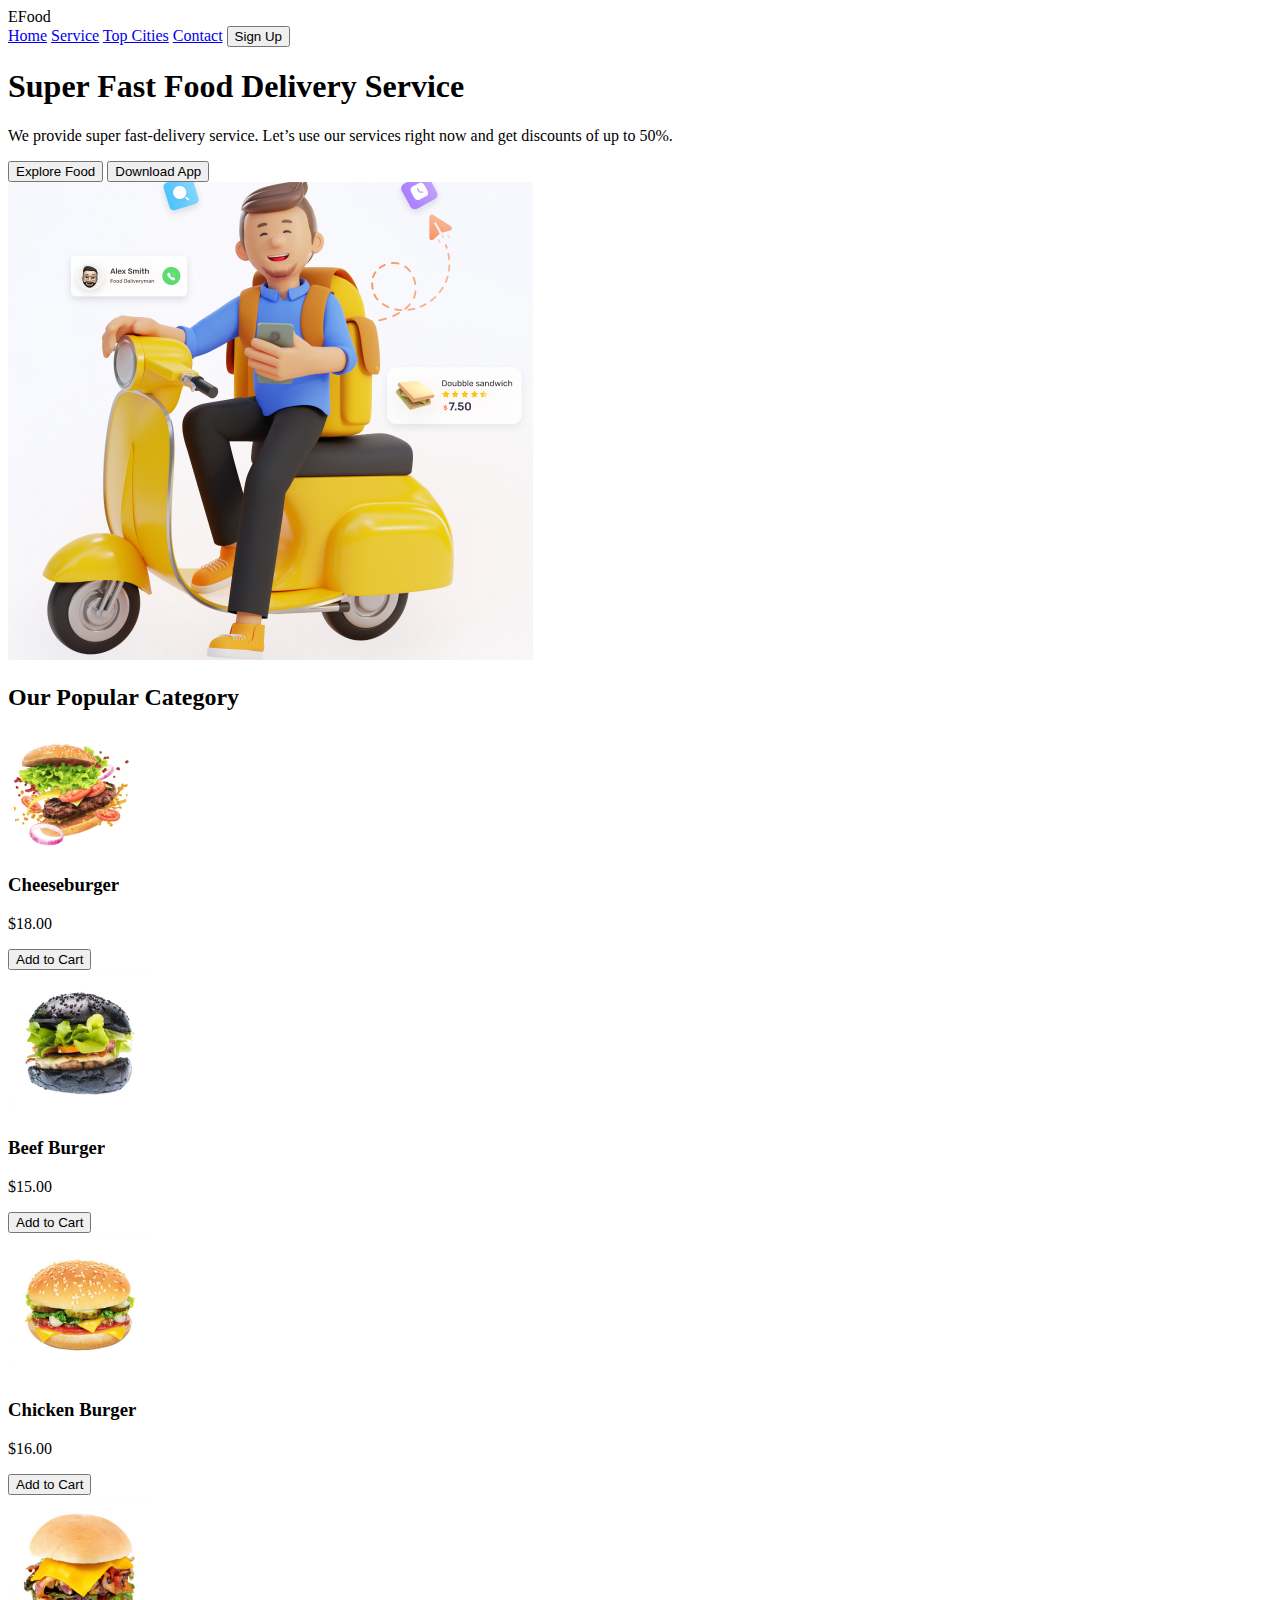
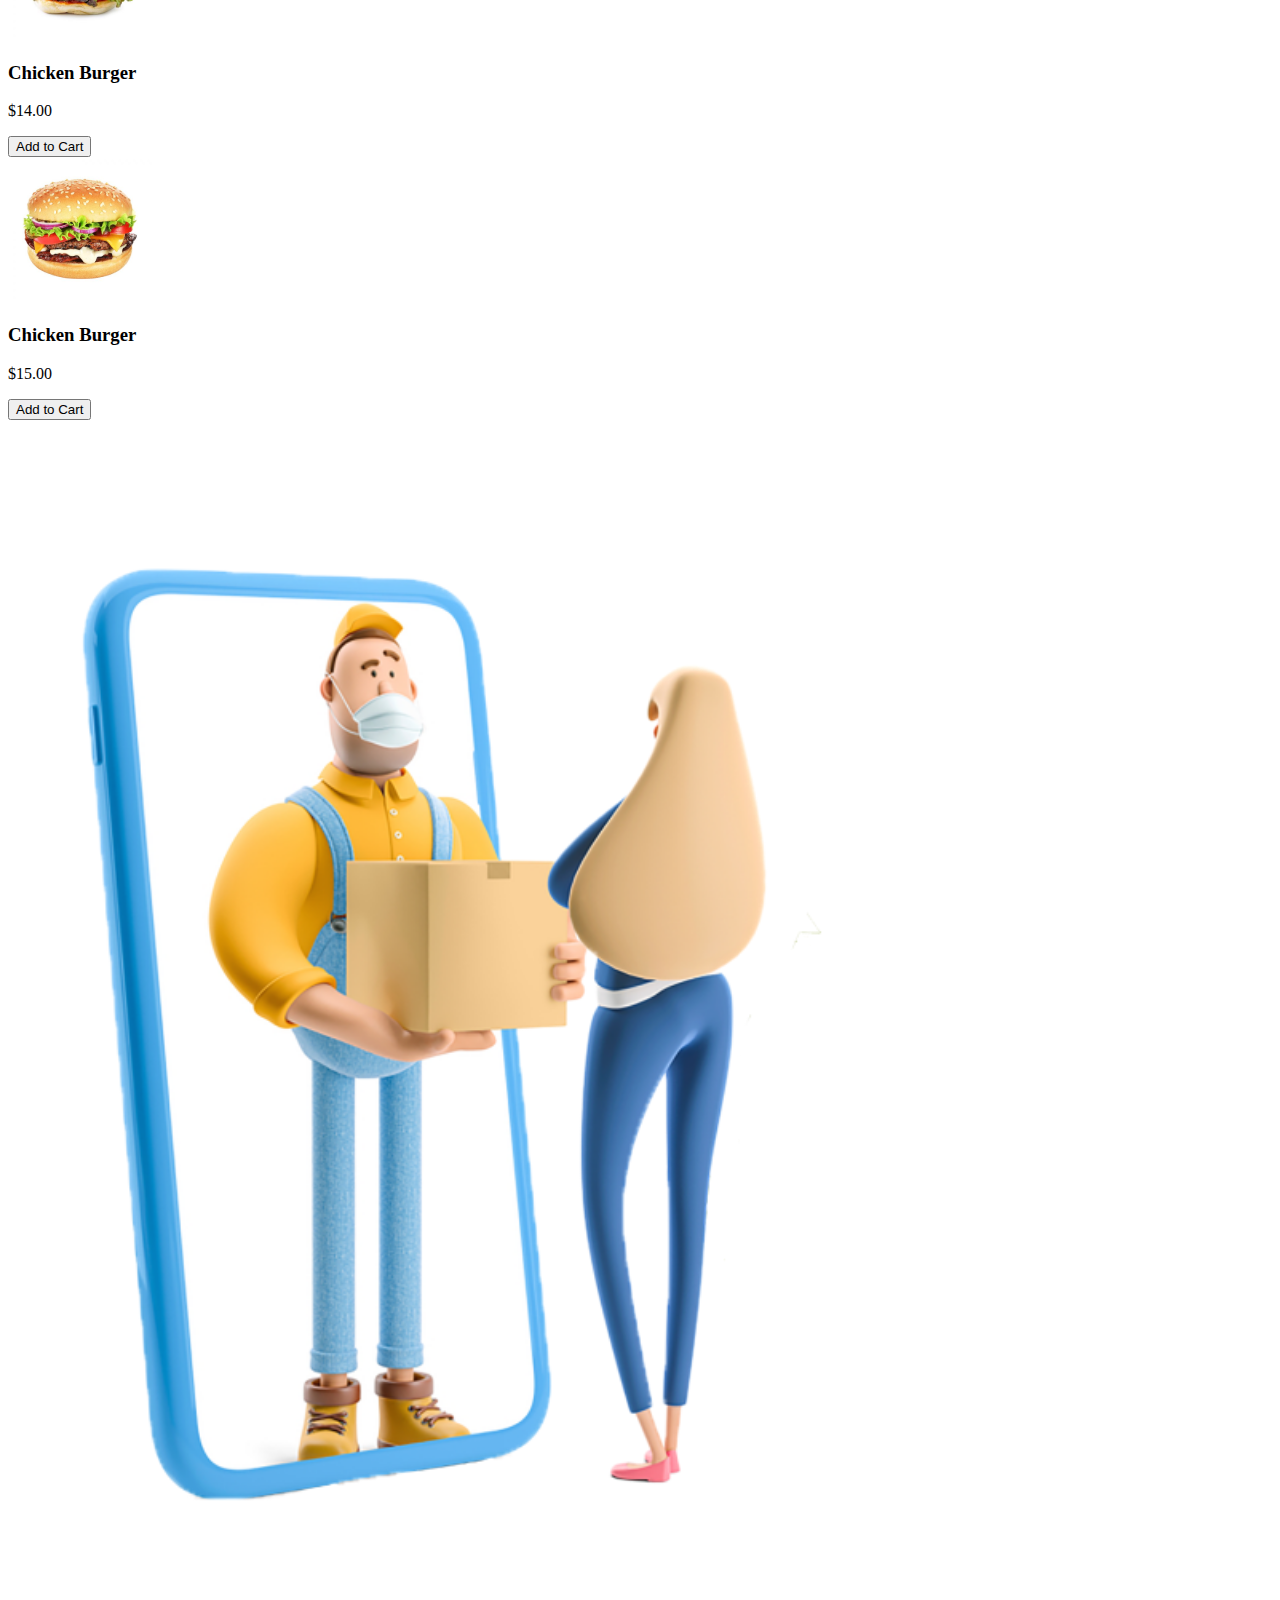
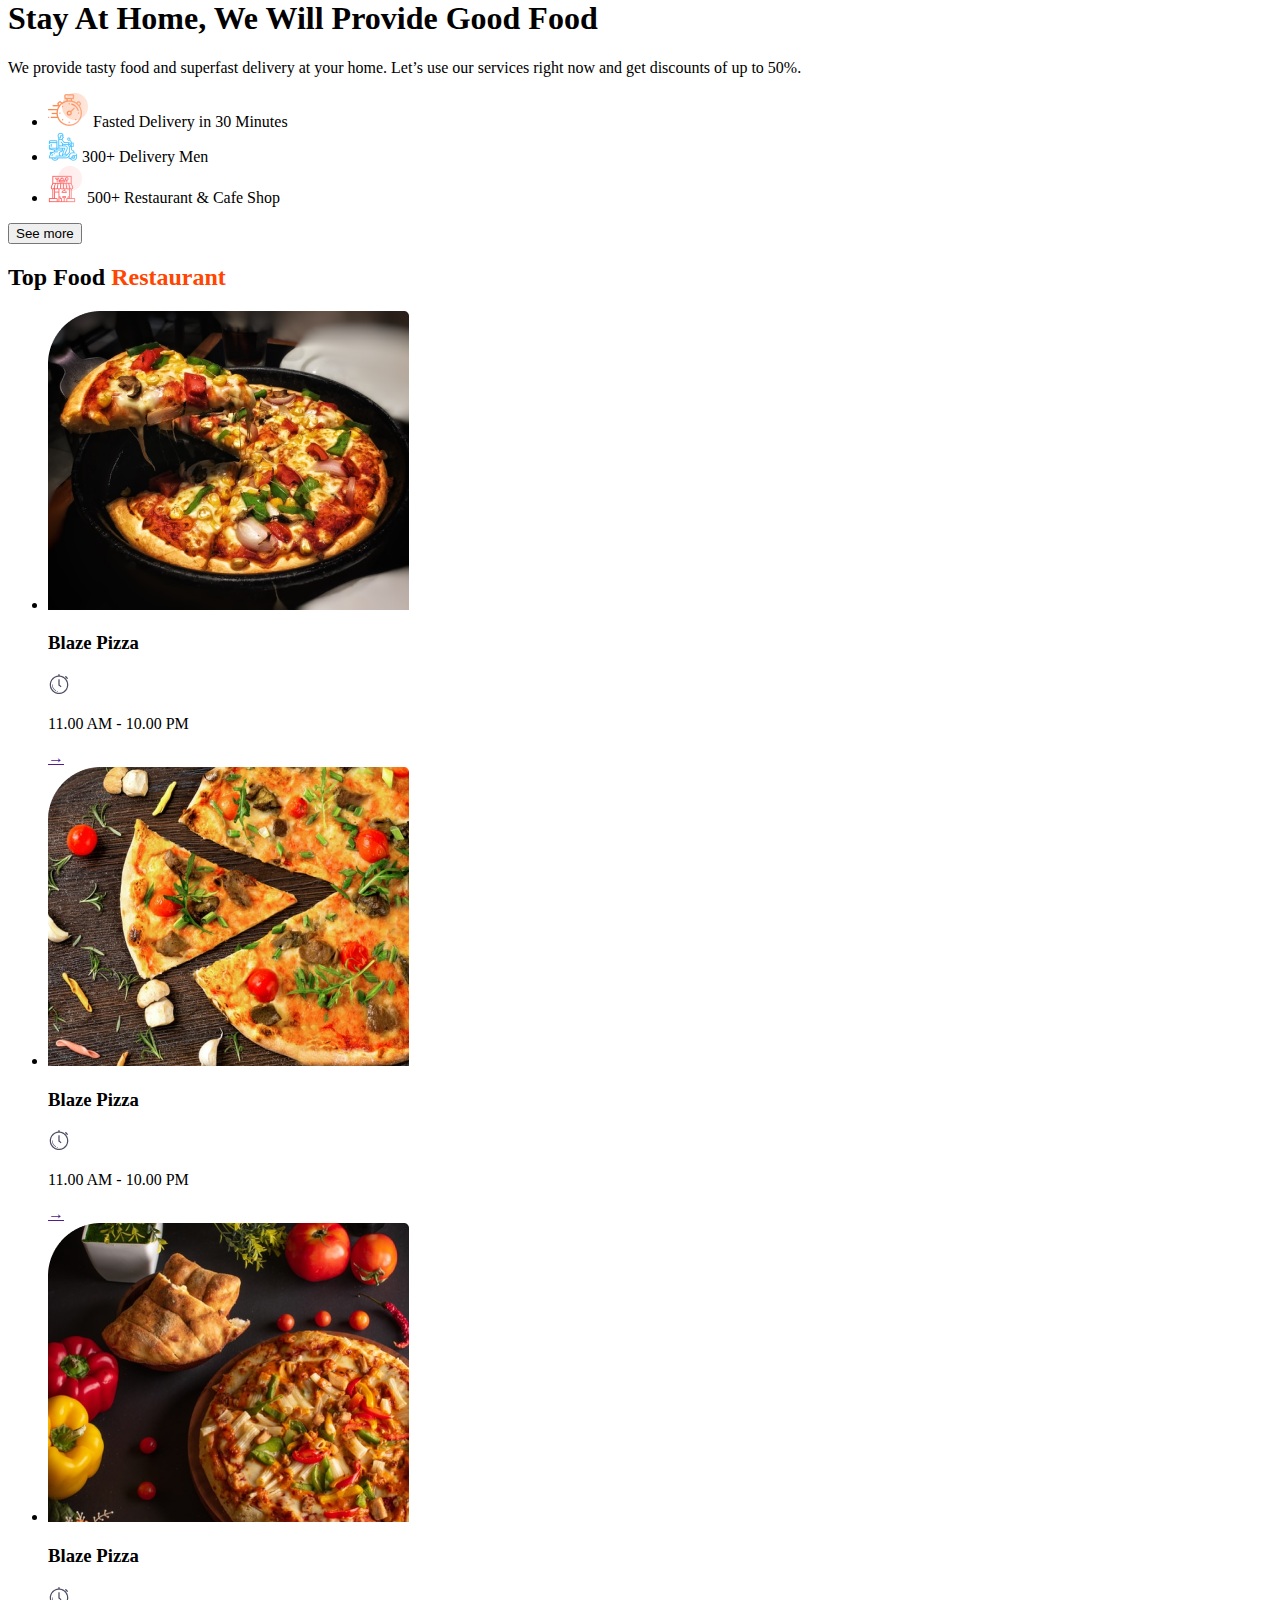
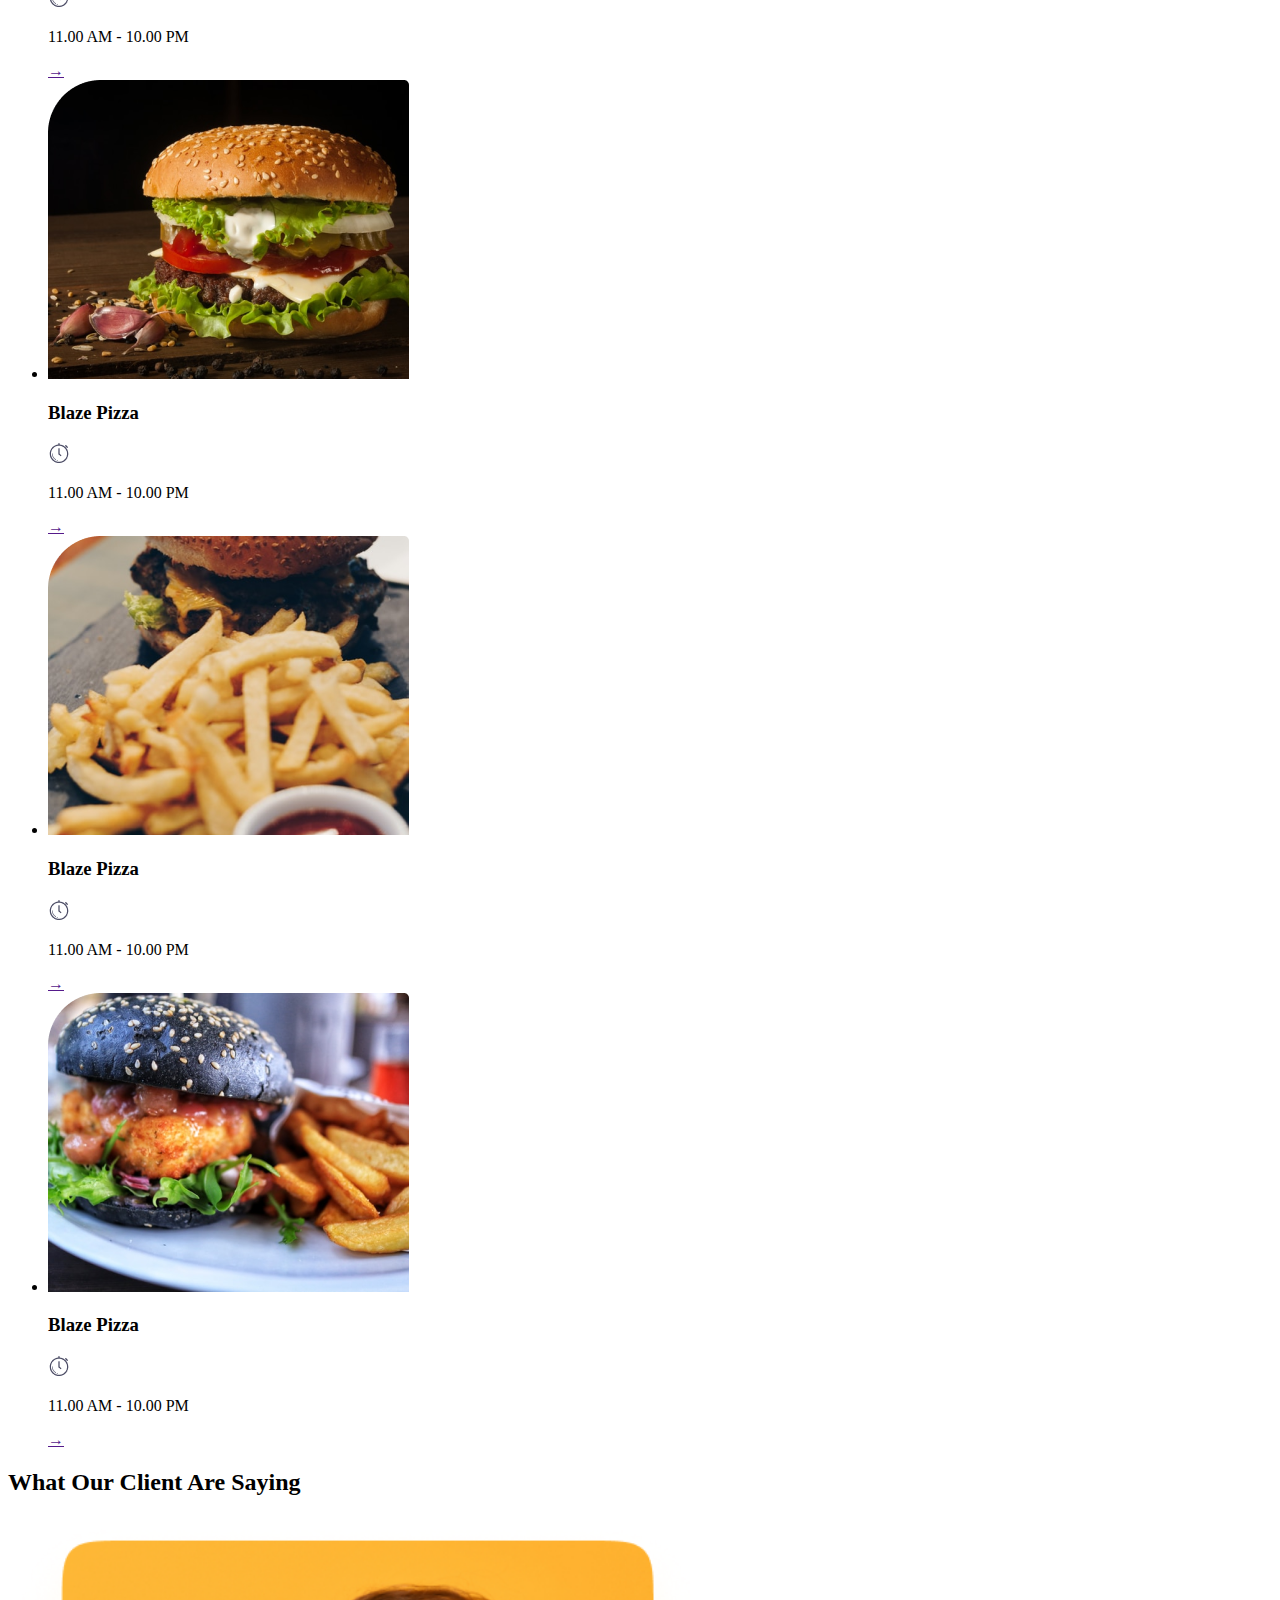
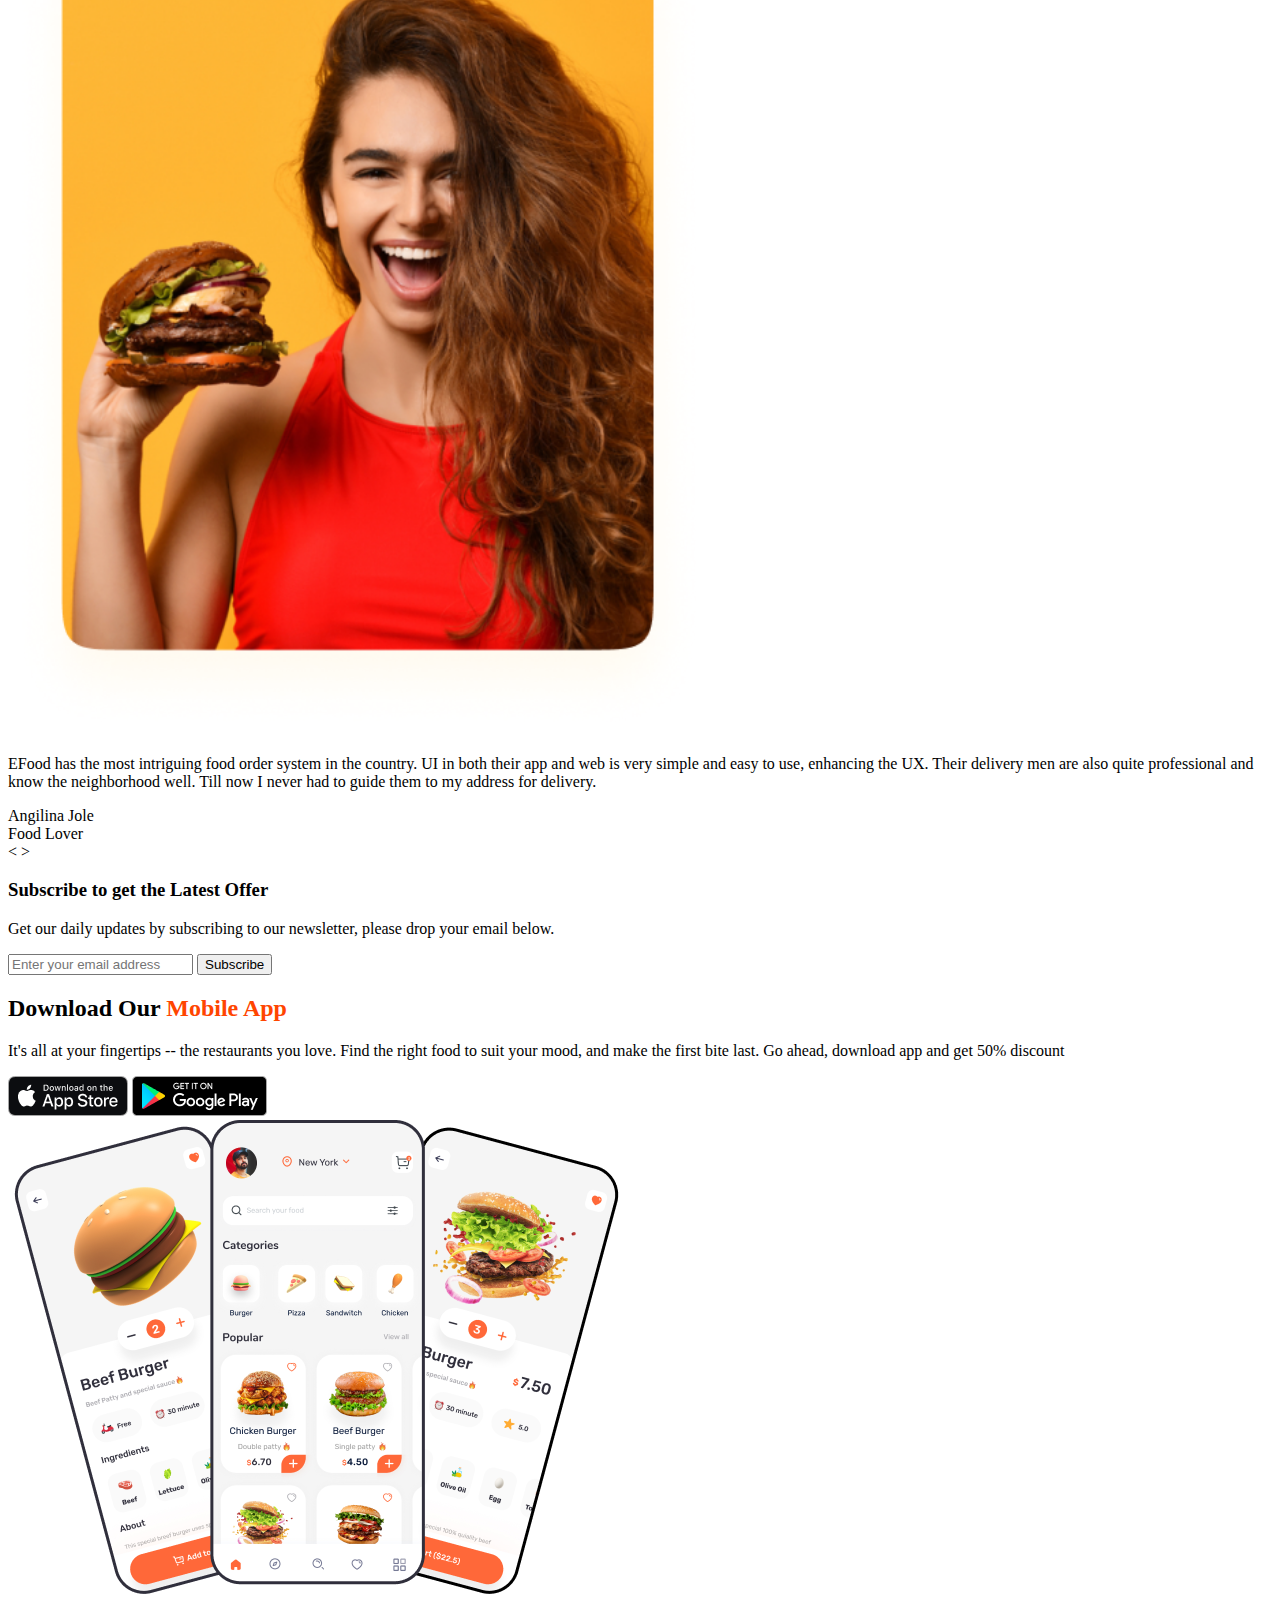
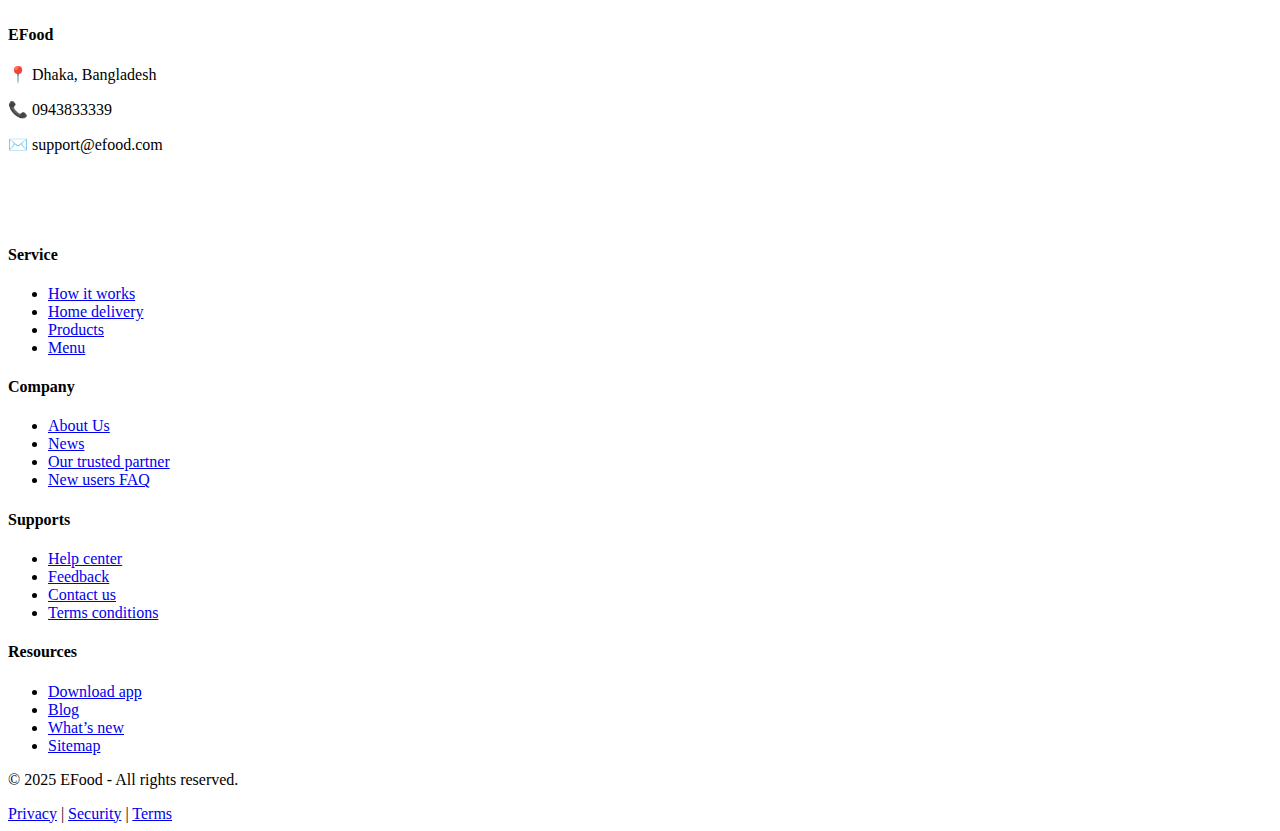
==== index.html @ 8cb528f3 "commit" ====
<!DOCTYPE html>
<html lang="en">
<head>
    <meta charset="UTF-8">
    <meta name="viewport" content="width=device-width, initial-scale=1.0">
    <title>E-Food Delivery</title>
    <link rel="stylesheet" href="style.cssc">
</head>
<body>
 
    <header>
        <div class="logo">EFood</div>
        <nav>
            <a href="#">Home</a>
            <a href="#">Service</a>
            <a href="#">Top Cities</a>
            <a href="#">Contact</a>
            <button class="sign-up">Sign Up</button>
        </nav>
    </header>

   
    <section class="hero">
        <div class="hero-content">
            <h1>Super Fast <span class="highlight">Food</span> Delivery Service</h1>
            <p>We provide super fast-delivery service. Let’s use our services right now and get discounts of up to 50%.</p>
            <div class="cta-buttons">
                <button class="explore-btn">Explore Food</button>
                <button class="download-btn">Download App</button>
            </div>
        </div>
        <div class="hero-image">
            <img src="image.png" alt="Delivery Guy">
        </div>
    </section>

 
    <section class="category-section">
        <h2>Our Popular <span class="highlight">Category</span></h2>
        <div class="category-list">
            <div class="category-item">
                <img src="Burger.png" alt="Burger">
                <h3>Cheeseburger</h3>
                <p class="price">$18.00</p>
                <button class="add-to-cart">Add to Cart</button>
            </div>
            <div class="category-item">
                <img src="xc.png" alt="Beef Burger">
                <h3>Beef Burger</h3>
                <p class="price">$15.00</p>
                <button class="add-to-cart">Add to Cart</button>
            </div>
            <div class="category-item">
                <img src="kro.png" alt="Royel Cheeseburger">
                <h3>Chicken Burger</h3>
                <p class="price">$16.00</p>
                <button class="add-to-cart">Add to Cart</button>
            </div>
            <div class="category-item">
                <img src="as.png" alt="Black Gambugrer ">
                <h3>Chicken Burger</h3>
                <p class="price">$14.00</p>
                <button class="add-to-cart">Add to Cart</button>
            </div>
            <div class="category-item">
                <img src="fsd.png" alt="Chicken Burger">
                <h3>Chicken Burger</h3>
                <p class="price">$15.00</p>
                <button class="add-to-cart">Add to Cart</button>
                
            </div>
        </div>
    </section>
    <section class="food-delivery">
        <div class="container">
            <div class="image">
                <img src="food delivery 4 (1).png" alt="Delivery guy" class="delivery-image" width="1000px">
            </div>
            <div class="content">
                <h1><span class="highlight">Stay</span> At Home, We Will Provide <span class="highlight">Good Food</span></h1>
                <p>We provide tasty food and superfast delivery at your home. Let’s use our services right now and get discounts of up to 50%.</p>
                <ul>
                    <li><span><img src="Timer icon.png" alt=""></span> Fasted Delivery in 30 Minutes</li>
                    <li><span><img src="Delivery icon.png" alt=""></span> 300+ Delivery Men</li>
                    <li><span><img src="Resturent icon.png" alt=""></span> 500+ Restaurant & Cafe Shop</li>
                </ul>
                <button class="cta-button">See more</button>
            </div>
        </div>
    </section>
    <div class="top-foods">
        <div class="container">
            <div class="top-foods__inner">
                <h2 class="top-foods-title">Top Food <span style="color: orangered;">Restaurant</span></h2>
        <ul class="top-foods-list">
            <li class="top-foods-list__item">
                <div class="top-foods-list__item-top">
                    <img src="Rectangle 53.png" alt="" class="top-foods-list__item-top-img">
                </div>
                <div class="top-foods-list__item-bottom">
                    <h3 class="top-foods-list__item-bottom-title">Blaze Pizza</h3>
                    <div class="top-foods-list__item-bottom-bottom">
                        <img src="timer 1.png" alt="" class="top-foods-list__item-bottom-bottom-img">
                        <p class="top-foods-list__item-bottom-bottom-text">11.00 AM - 10.00 PM</p>
                    <a href="" class="top-foods-list__item-bottom-bottom-link">→</a>
                    </div>
                </div>
        
            </li>
            <li class="top-foods-list__item">
                <div class="top-foods-list__item-top">
                    <img src="Rectangle 53 (1).png" alt="" class="top-foods-list__item-top-img">
                </div>
                <div class="top-foods-list__item-bottom">
                    <h3 class="top-foods-list__item-bottom-title">Blaze Pizza</h3>
                    <div class="top-foods-list__item-bottom-bottom">
                        <img src="timer 1.png" alt="" class="top-foods-list__item-bottom-bottom-img">
                        <p class="top-foods-list__item-bottom-bottom-text">11.00 AM - 10.00 PM</p>
                    <a href="" class="top-foods-list__item-bottom-bottom-link">→</a>
                    </div>
                </div>
        
            </li>
            <li class="top-foods-list__item">
                <div class="top-foods-list__item-top">
                    <img src="Rectangle 53 (2).png" alt="" class="top-foods-list__item-top-img">
                </div>
                <div class="top-foods-list__item-bottom">
                    <h3 class="top-foods-list__item-bottom-title">Blaze Pizza</h3>
                    <div class="top-foods-list__item-bottom-bottom">
                        <img src="timer 1.png" alt="" class="top-foods-list__item-bottom-bottom-img">
                        <p class="top-foods-list__item-bottom-bottom-text">11.00 AM - 10.00 PM</p>
                    <a href="" class="top-foods-list__item-bottom-bottom-link">→</a>
                    </div>
                </div>
        
            </li>
            <li class="top-foods-list__item">
                <div class="top-foods-list__item-top">
                    <img src="Rectangle 53 (3).png" alt="" class="top-foods-list__item-top-img">
                </div>
                <div class="top-foods-list__item-bottom">
                    <h3 class="top-foods-list__item-bottom-title">Blaze Pizza</h3>
                    <div class="top-foods-list__item-bottom-bottom">
                        <img src="timer 1.png" alt="" class="top-foods-list__item-bottom-bottom-img">
                        <p class="top-foods-list__item-bottom-bottom-text">11.00 AM - 10.00 PM</p>
                    <a href="" class="top-foods-list__item-bottom-bottom-link">→</a>
                    </div>
                </div>
        
            </li>
            <li class="top-foods-list__item">
                <div class="top-foods-list__item-top">
                    <img src="Rectangle 53 (4).png" alt="" class="top-foods-list__item-top-img">
                </div>
                <div class="top-foods-list__item-bottom">
                    <h3 class="top-foods-list__item-bottom-title">Blaze Pizza</h3>
                    <div class="top-foods-list__item-bottom-bottom">
                        <img src="timer 1.png" alt="" class="top-foods-list__item-bottom-bottom-img">
                        <p class="top-foods-list__item-bottom-bottom-text">11.00 AM - 10.00 PM</p>
                    <a href="" class="top-foods-list__item-bottom-bottom-link">→</a>
                    </div>
                </div>
        
            </li>
            <li class="top-foods-list__item">
                <div class="top-foods-list__item-top">
                    <img src="Rectangle 53 (5).png" alt="" class="top-foods-list__item-top-img">
                </div>
                <div class="top-foods-list__item-bottom">
                    <h3 class="top-foods-list__item-bottom-title">Blaze Pizza</h3>
                    <div class="top-foods-list__item-bottom-bottom">
                        <img src="timer 1.png" alt="" class="top-foods-list__item-bottom-bottom-img">
                        <p class="top-foods-list__item-bottom-bottom-text">11.00 AM - 10.00 PM</p>
                    <a href="" class="top-foods-list__item-bottom-bottom-link">→</a>
                    </div>
                </div>
        
            </li>
        </ul>
    </style>

<section class="feedback-section">
    <h2>What Our Client Are <span>Saying</span></h2>
    <div class="feedback-card">
        <img src="Rectangle 8.png" alt="Client Photo" width="700">
        <div class="feedback-text">
            <p>
                EFood has the most intriguing food order system in the country. UI in both their app and web is very simple and easy to use, enhancing the UX. Their delivery men are also quite professional and know the neighborhood well. Till now I never had to guide them to my address for delivery.
            </p>
            <span>Angilina Jole<br>Food Lover</span>
        </div>
        <div class="arrows">
            <span>&lt;</span>
            <span>&gt;</span>
        </div>
    </div>
</section>

<section class="subscription-section">
    <h3>Subscribe to get the Latest Offer</h3>
    <p>Get our daily updates by subscribing to our newsletter, please drop your email below.</p>
    <form>
        <input type="email" placeholder="Enter your email address" required>
        <button type="submit">Subscribe</button>
    </form>
</section>

            </div>
        </div>
            </div>
            <div class="mobile">
        <div class="container">
            <div class="mobile-inner">
                <div class="mobile-left">
        <h2 class="mobile-left-title">Download  Our <span style="color: orangered;">Mobile App</span></h2>
        <p class="mobile-left-text">It's all at your fingertips -- the restaurants you love. Find the right food to suit your mood, and make the first bite last. Go ahead, download app and get 50% discount
        
        </p>
        <div class="mobile-left-bottom">
            <a href="" class="mobile-left-bottom-link"><img src="Store=App Store, Style=Black.png" alt="" class="mobile-left-bottom-link-img"></a>
            <a href="" class="mobile-left-bottom-link"><img src="Store=Google Play, Style=Black.png" alt="" class="mobile-left-bottom-link-img"></a>
        
        </div>
                </div>
                <div class="mobile-right">
        <img src="Group 178.png" alt="" class="mobile-right-img">
                </div>
            </div>
        </div>
            </div>
            <footer class="footer">
                <div class="footer-container">
                    <div class="footer-section">
                        <h4>EFood</h4>
                        <div class="footer-contact">
                            <p>📍 Dhaka, Bangladesh</p>
                            <p>📞 0943833339</p>
                            <p>✉️ support@efood.com</p>
                        </div> <br><br>
                        <div class="social-icons">
                            <a href="#" title="Facebook"><img src="./ic-facebook.svg" alt=""></a>
                            <a href="#" title="Twitter"><img src="./ic-twitter.svg" alt=""></a>
                            <a href="#" title="Instagram"><img src="./ic-instagram.svg" alt=""></a>
                            <a href="#" title="Pinterest"><img src="./ic-pinterset.svg" alt=""></a>
                        </div>
                    </div>
        
                    <div class="footer-section">
                        <h4>Service</h4>
                        <ul>
                            <li><a href="#">How it works</a></li>
                            <li><a href="#">Home delivery</a></li>
                            <li><a href="#">Products</a></li>
                            <li><a href="#">Menu</a></li>
                        </ul>
                    </div>
        
                    <div class="footer-section">
                        <h4>Company</h4>
                        <ul>
                            <li><a href="#">About Us</a></li>
                            <li><a href="#">News</a></li>
                            <li><a href="#">Our trusted partner</a></li>
                            <li><a href="#">New users FAQ</a></li>
                        </ul>
                    </div>
        
                    <div class="footer-section">
                        <h4>Supports</h4>
                        <ul>
                            <li><a href="#">Help center</a></li>
                            <li><a href="#">Feedback</a></li>
                            <li><a href="#">Contact us</a></li>
                            <li><a href="#">Terms conditions</a></li>
                        </ul>
                    </div>
        
                    <div class="footer-section">
                        <h4>Resources</h4>
                        <ul>
                            <li><a href="#">Download app</a></li>
                            <li><a href="#">Blog</a></li>
                            <li><a href="#">What’s new</a></li>
                            <li><a href="#">Sitemap</a></li>
                        </ul>
                    </div>
                </div>
        
                <div class="footer-bottom">
                    <p>© 2025 EFood - All rights reserved.</p>
                    <a href="#">Privacy</a> |
                    <a href="#">Security</a> |
                    <a href="#">Terms</a>
                </div>
            </footer>
        
</body>
</html>
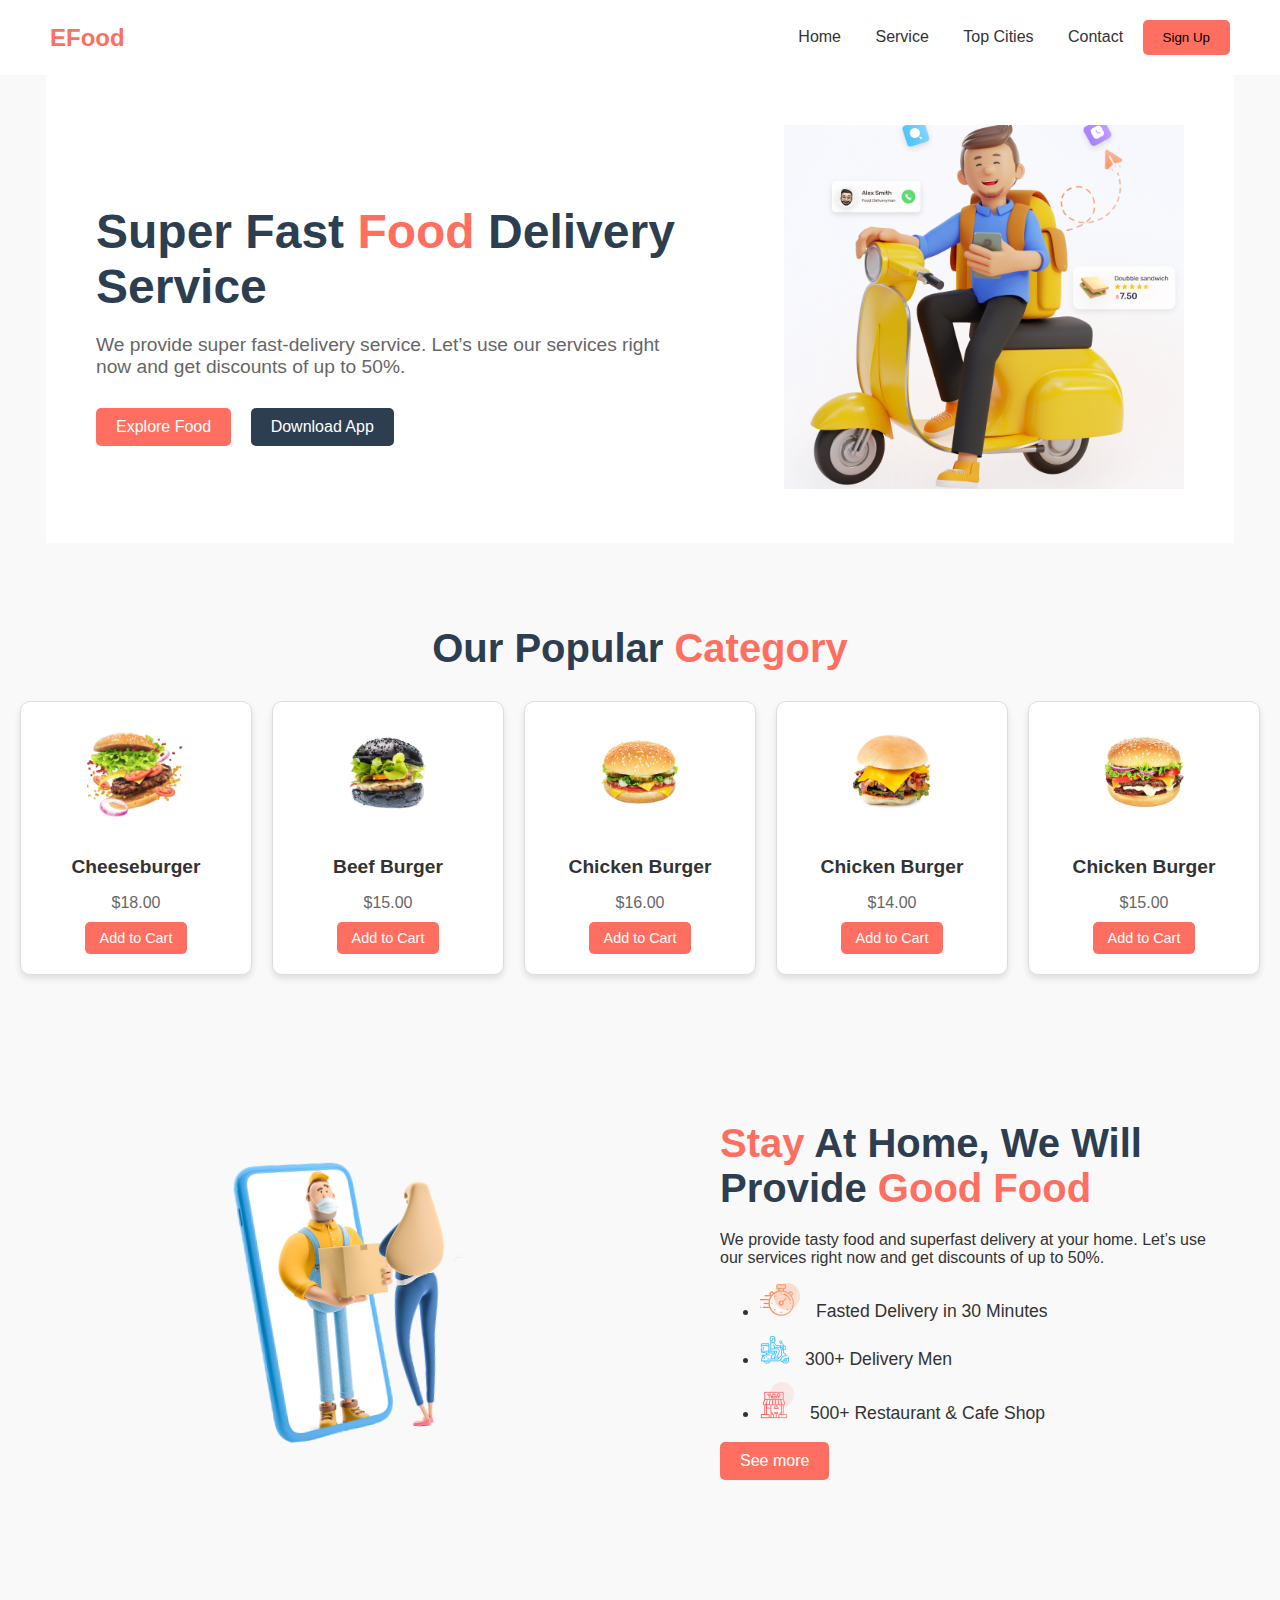
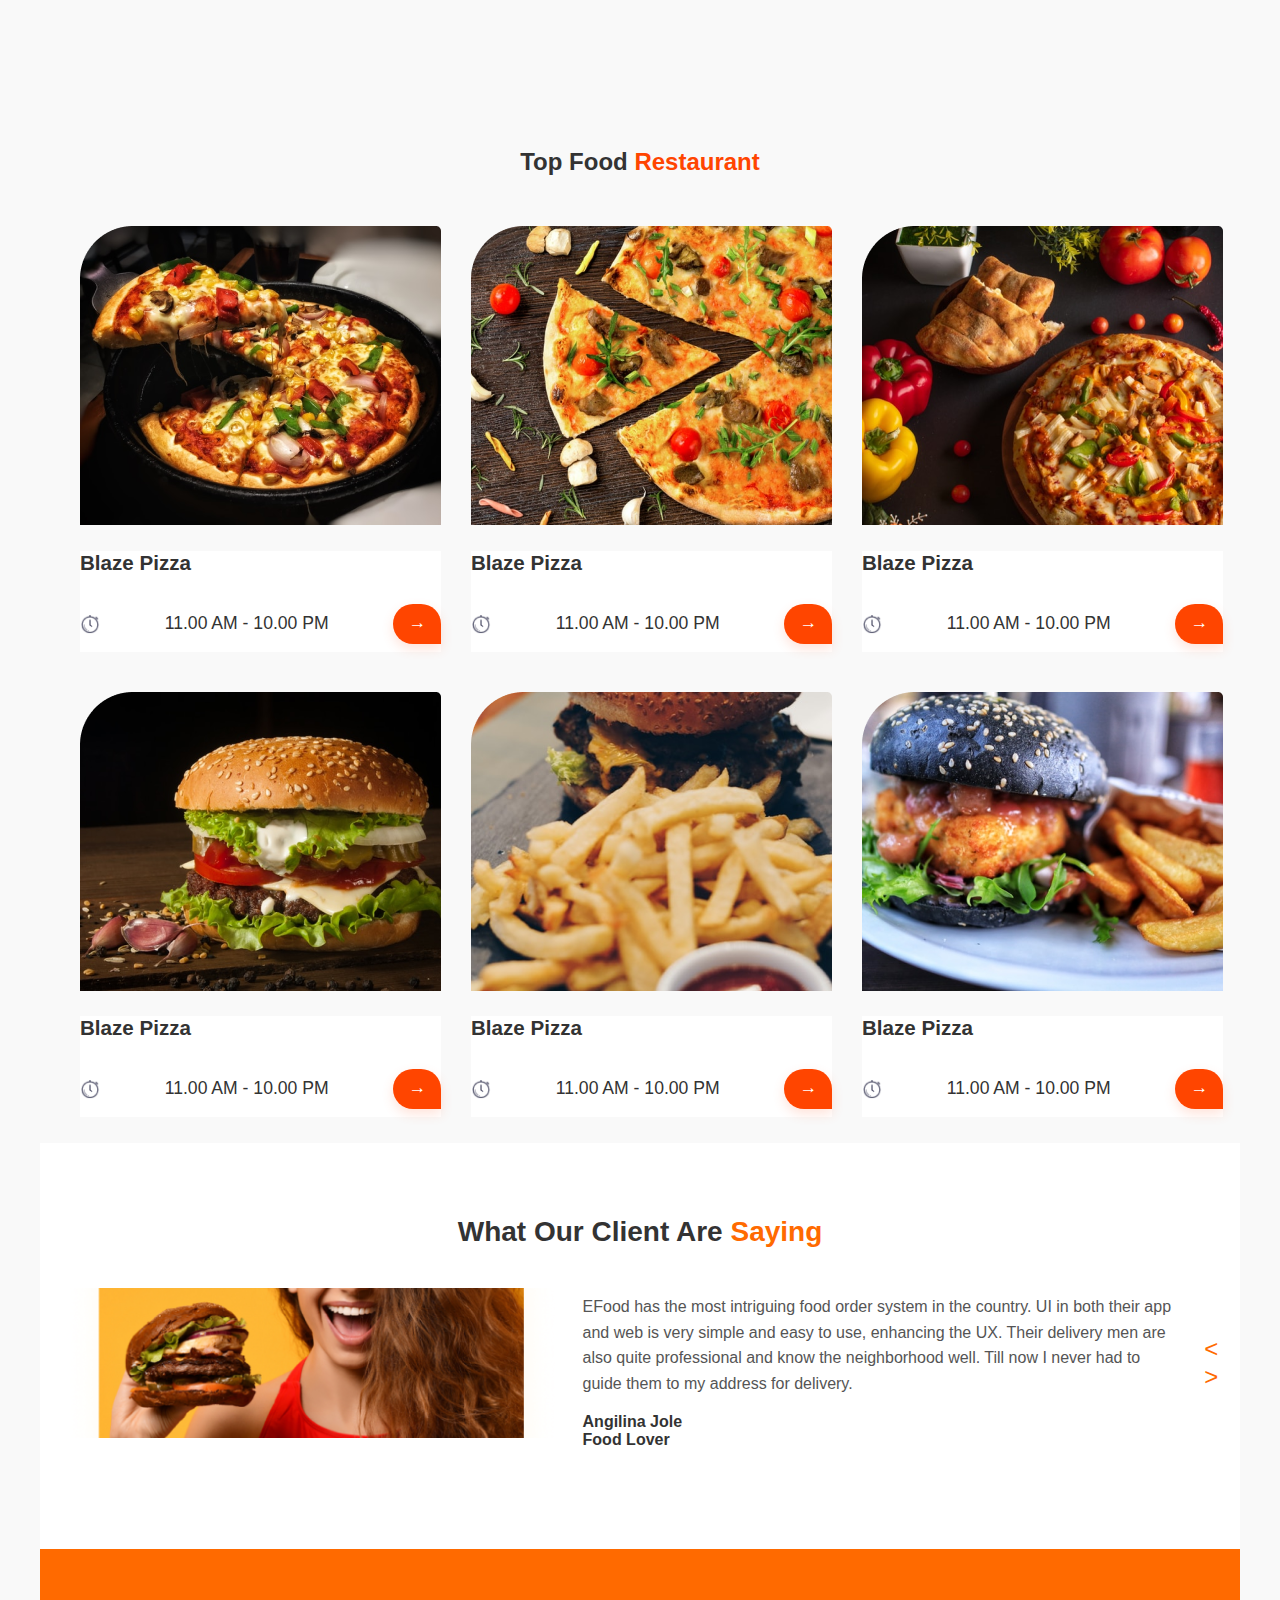
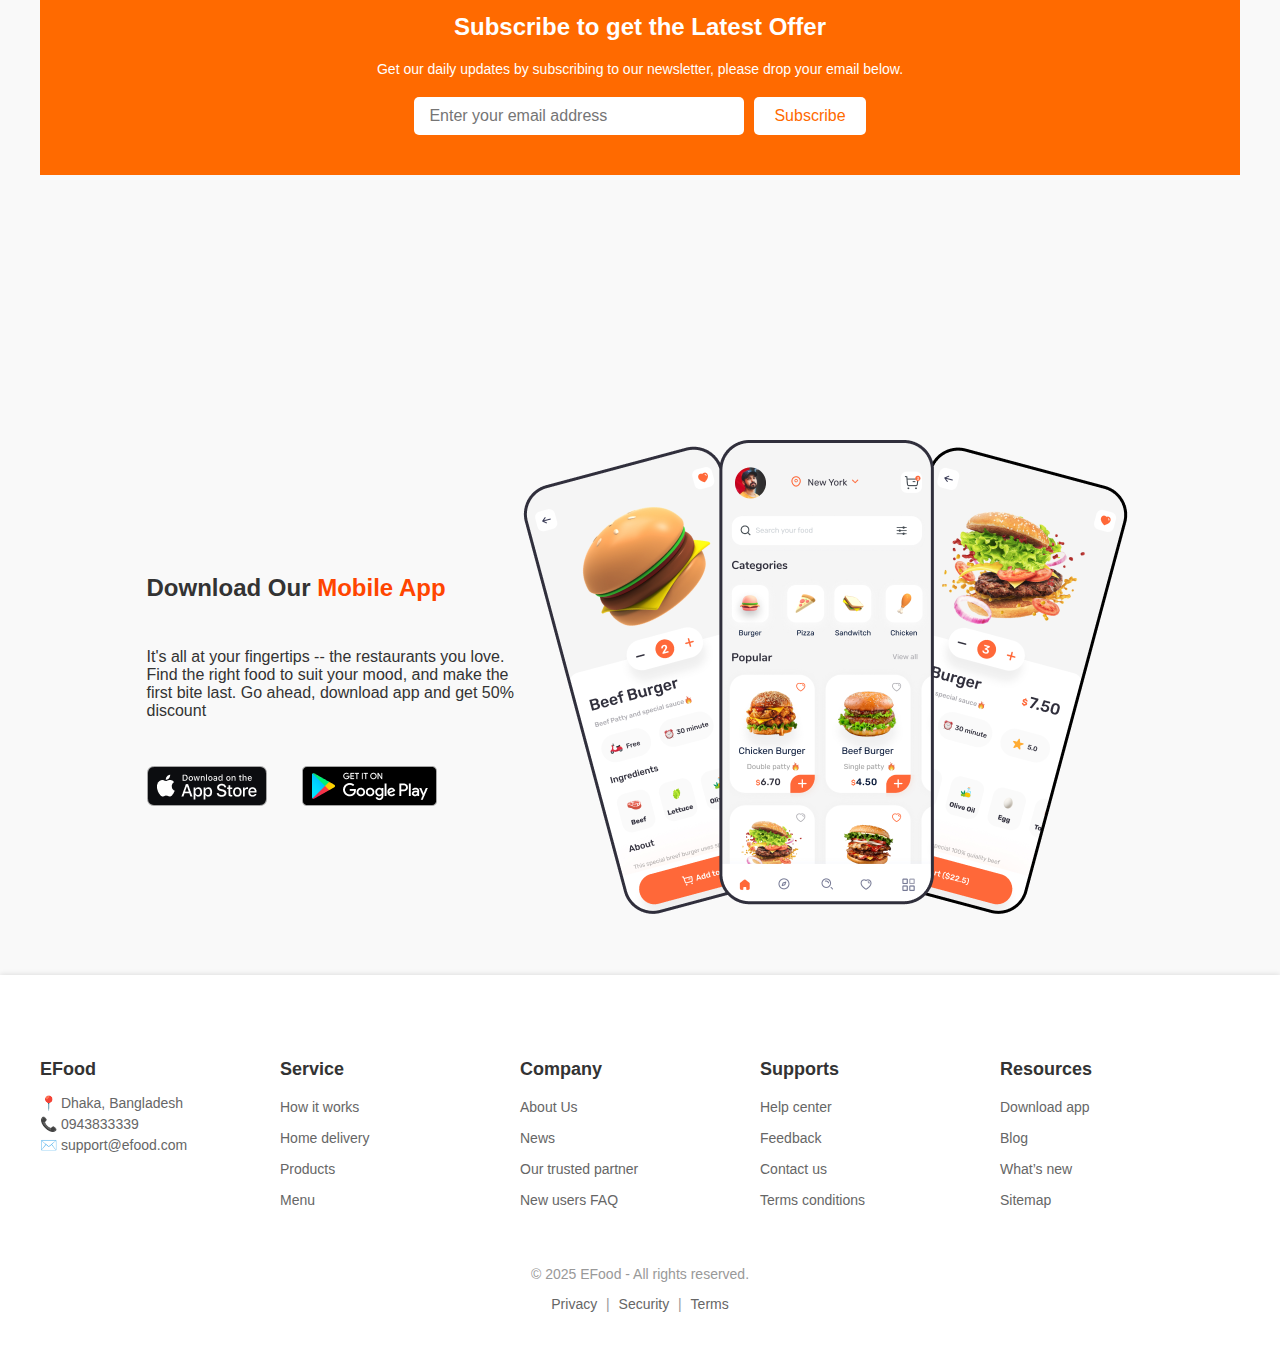
==== commit 5b490973: "commit" ====
--- a/index.html
+++ b/index.html
@@ -4,7 +4,7 @@
     <meta charset="UTF-8">
     <meta name="viewport" content="width=device-width, initial-scale=1.0">
     <title>E-Food Delivery</title>
-    <link rel="stylesheet" href="style.cssc">
+    <link rel="stylesheet" href="style.css">
 </head>
 <body>
  
--- a/style.css
+++ b/style.css
@@ -0,0 +1,485 @@
+
+body {
+    margin: 0;
+    padding: 0;
+    font-family: 'Arial', sans-serif;
+    background-color: #f9f9f9;
+    color: #333;
+}
+
+
+header {
+    display: flex;
+    justify-content: space-between;
+    align-items: center;
+    padding: 20px 50px;
+    background-color: #fff;
+}
+
+.logo {
+    font-size: 24px;
+    font-weight: bold;
+    color: #ff6f61;
+}
+
+nav a {
+    margin: 0 15px;
+    text-decoration: none;
+    color: #333;
+    font-size: 16px;
+}
+
+.sign-up {
+    background-color: #ff6f61;
+    border: none;
+    padding: 10px 20px;
+    border-radius: 5px;
+    cursor: pointer;
+}
+
+
+.hero {
+    display: flex;
+    justify-content: space-between;
+    align-items: center;
+    padding: 50px;
+    background: #fff;
+    width: 85%;
+    margin: 0 auto;
+}
+
+.hero-content {
+    max-width: 600px;
+}
+
+.hero-content h1 {
+    font-size: 3em;
+    color: #2c3e50;
+    margin-bottom: 20px;
+}
+
+.highlight {
+    color: #ff6f61;
+}
+
+.hero-content p {
+    font-size: 1.2em;
+    margin-bottom: 30px;
+    color: #666;
+}
+
+.cta-buttons button {
+    margin-right: 15px;
+    padding: 10px 20px;
+    border: none;
+    font-size: 1em;
+    border-radius: 5px;
+    cursor: pointer;
+    transition: background-color 0.3s;
+}
+
+.explore-btn {
+    background-color: #ff6f61;
+    color: #fff;
+}
+
+.download-btn {
+    background-color: #2c3e50;
+    color: #fff;
+}
+
+.hero-image img {
+    width: 400px;
+    height: auto;
+}
+
+.category-section {
+    text-align: center;
+    padding: 50px 20px;
+    background-color: #f9f9f9;
+}
+
+.category-section h2 {
+    font-size: 2.5em;
+    margin-bottom: 30px;
+    color: #2c3e50;
+}
+
+.category-list {
+    display: flex;
+    justify-content: center;
+    gap: 20px;
+}
+
+.category-item {
+    background-color: #fff;
+    border: 1px solid #ddd;
+    border-radius: 10px;
+    padding: 20px;
+    width: 200px;
+    text-align: center;
+    box-shadow: 0 4px 6px rgba(0, 0, 0, 0.1);
+    transition: transform 0.3s;
+}
+
+.category-item:hover {
+    transform: translateY(-10px);
+}
+
+.category-item img {
+    width: 100px;
+    height: 100px;
+    object-fit: cover;
+    margin-bottom: 10px;
+}
+
+.category-item h3 {
+    font-size: 1.2em;
+    margin-bottom: 10px;
+    color: #333;
+}
+
+.category-item .price {
+    font-size: 1em;
+    color: #666;
+    margin-bottom: 10px;
+}
+
+.add-to-cart {
+    background-color: #ff6f61;
+    color: #fff;
+    border: none;
+    padding: 8px 15px;
+    font-size: 0.9em;
+    border-radius: 5px;
+    cursor: pointer;
+    transition: background-color 0.3s;
+}
+
+.add-to-cart:hover {
+    background-color: #e55b50;
+}
+.highlight {
+    color: #ff6f61;
+}
+.image {
+    flex: 1;
+    text-align: center;
+}
+.delivery-image {
+    width: 300px;
+    height: auto;
+    transform: rotate(-5deg);
+}
+.content {
+    flex: 1;
+    max-width: 500px;
+    padding: 20px;
+}
+.content h1 {
+    font-size: 2.5em;
+    color: #2c3e50;
+    margin-bottom: 20px;
+}
+.container {
+    display: flex;
+    justify-content: center;
+    align-items: center;
+    padding: 50px;
+    max-width: 1200px;
+    margin: 0 auto;
+    flex-wrap: wrap;
+}
+.cta-button:hover {
+    background-color: #e55b50;
+}
+.cta-button {
+    background-color: #ff6f61;
+    color: #fff;
+    border: none;
+    padding: 10px 20px;
+    font-size: 1em;
+    border-radius: 5px;
+    cursor: pointer;
+    transition: background-color 0.3s;
+}
+ul li {
+    font-size: 1.1em;
+    margin-bottom: 10px;
+   
+}
+
+ul li span {
+    font-size: 1.5em;
+    margin-right: 10px;
+}
+
+.top-foods-title {
+    text-align: center;
+}
+.top-foods-list {
+    margin-top: 50px;
+    gap: 30px;
+    list-style: none;
+    display: flex;
+    flex-wrap: wrap;
+}
+
+.top-foods-list__item-bottom {
+    background-color: white;
+   
+
+}
+
+
+.top-foods-list__item-bottom-bottom {
+    align-items: center;
+    display: flex;
+    justify-content: space-between;
+}
+.top-foods-list__item-bottom-bottom-img {
+    height: 20px;
+}
+
+
+
+.top-foods-list__item-bottom-bottom-link {
+    background-color: orangered;
+
+    padding: 8px 15px 11px 15px;
+    box-shadow: 0px 5px 12px 0px #FF683830;
+text-decoration: none;
+color: white;
+border-top-left-radius:20px ;
+border-top-right-radius: 20px;
+border-bottom-left-radius: 20px;
+}
+.mobile {
+    margin-top: 165px;
+}
+.mobile-inner {
+    align-items: center;
+    display: flex;
+    justify-content: space-around;
+}
+
+.mobile-left-title {
+    margin-bottom: 30px;
+}
+.mobile-left-text {
+    width: 370px;
+    display: inline-block;
+}
+.mobile-left-bottom {
+    margin-top: 30px;
+display: flex;
+gap: 35px;
+}
+.top-foods {
+    margin-top: 128px;
+    display: flex;
+}
+.container {
+    width: 1280px;
+    padding-left: 20px;
+    padding-right: 20px;
+    margin-left: auto;
+    margin-right: auto;
+    display: flex;
+}
+.footer {
+    background-color: #ffffff;
+    padding: 40px 20px;
+    box-shadow: 0 -1px 5px rgba(0, 0, 0, 0.1);
+}
+
+.footer-container {
+    max-width: 1200px;
+    margin: 0 auto;
+    display: flex;
+    justify-content: space-between;
+    flex-wrap: wrap;
+}
+
+.footer-section {
+    margin: 20px 0;
+    flex: 1 1 200px;
+}
+
+.footer-section h4 {
+    margin-bottom: 15px;
+    font-size: 18px;
+    color: #333;
+}
+
+.footer-section ul {
+    list-style: none;
+    padding: 0;
+}
+
+.footer-section ul li {
+    margin-bottom: 10px;
+}
+
+.footer-section ul li a {
+    text-decoration: none;
+    color: #666;
+    font-size: 14px;
+    transition: color 0.3s;
+}
+
+.footer-section ul li a:hover {
+    color: #e74c3c;
+}
+
+.footer-contact {
+    font-size: 14px;
+    color: #666;
+}
+
+.footer-contact p {
+    margin: 5px 0;
+}
+
+.social-icons {
+    display: flex;
+    gap: 10px;
+    margin-top: 10px;
+}
+
+.social-icons a {
+    text-decoration: none;
+    color: #666;
+    font-size: 18px;
+    transition: color 0.3s;
+}
+
+.social-icons a:hover {
+    color: #e74c3c;
+}
+
+.footer-bottom {
+    text-align: center;
+    margin-top: 20px;
+    font-size: 14px;
+    color: #999;
+}
+
+.footer-bottom a {
+    color: #666;
+    text-decoration: none;
+    margin: 0 5px;
+    transition: color 0.3s;
+}
+
+.footer-bottom a:hover {
+    color: #e74c3c;
+}
+body {
+    font-family: Arial, sans-serif;
+    margin: 0;
+    padding: 0;
+    background-color: #f9f9f9;
+}
+
+.feedback-section {
+    text-align: center;
+    padding: 50px 20px;
+    background-color: #ffffff;
+}
+
+.feedback-section h2 {
+    font-size: 28px;
+    color: #333;
+    margin-bottom: 30px;
+}
+
+.feedback-section h2 span {
+    color: #ff6a00;
+}
+
+.feedback-card {
+    display: flex;
+    align-items: center;
+    justify-content: center;
+    gap: 20px;
+    margin-bottom: 50px;
+}
+
+.feedback-card img {
+    border-radius: 10px;
+    width: 1000px;
+    height: 150px;
+    object-fit: cover;
+}
+
+.feedback-card .feedback-text {
+    max-width: 600px;
+    text-align: left;
+}
+
+.feedback-card .feedback-text p {
+    font-size: 16px;
+    color: #555;
+    line-height: 1.6;
+}
+
+.feedback-card .feedback-text span {
+    display: block;
+    margin-top: 15px;
+    font-weight: bold;
+    color: #333;
+}
+
+.feedback-card .arrows {
+    font-size: 24px;
+    color: #ff6a00;
+    cursor: pointer;
+    user-select: none;
+}
+
+.subscription-section {
+    text-align: center;
+    background-color: #ff6a00;
+    color: #ffffff;
+    padding: 40px 20px;
+}
+
+.subscription-section h3 {
+    font-size: 24px;
+    margin-bottom: 20px;
+}
+
+.subscription-section p {
+    font-size: 14px;
+    margin-bottom: 20px;
+}
+
+.subscription-section form {
+    display: flex;
+    justify-content: center;
+    gap: 10px;
+}
+
+.subscription-section input[type="email"] {
+    padding: 10px 15px;
+    font-size: 16px;
+    border: none;
+    border-radius: 5px;
+    width: 300px;
+}
+
+.subscription-section button {
+    background-color: #ffffff;
+    color: #ff6a00;
+    border: none;
+    padding: 10px 20px;
+    font-size: 16px;
+    border-radius: 5px;
+    cursor: pointer;
+    transition: background-color 0.3s;
+}
+
+.subscription-section button:hover {
+    background-color: #e5e5e5;
+}
